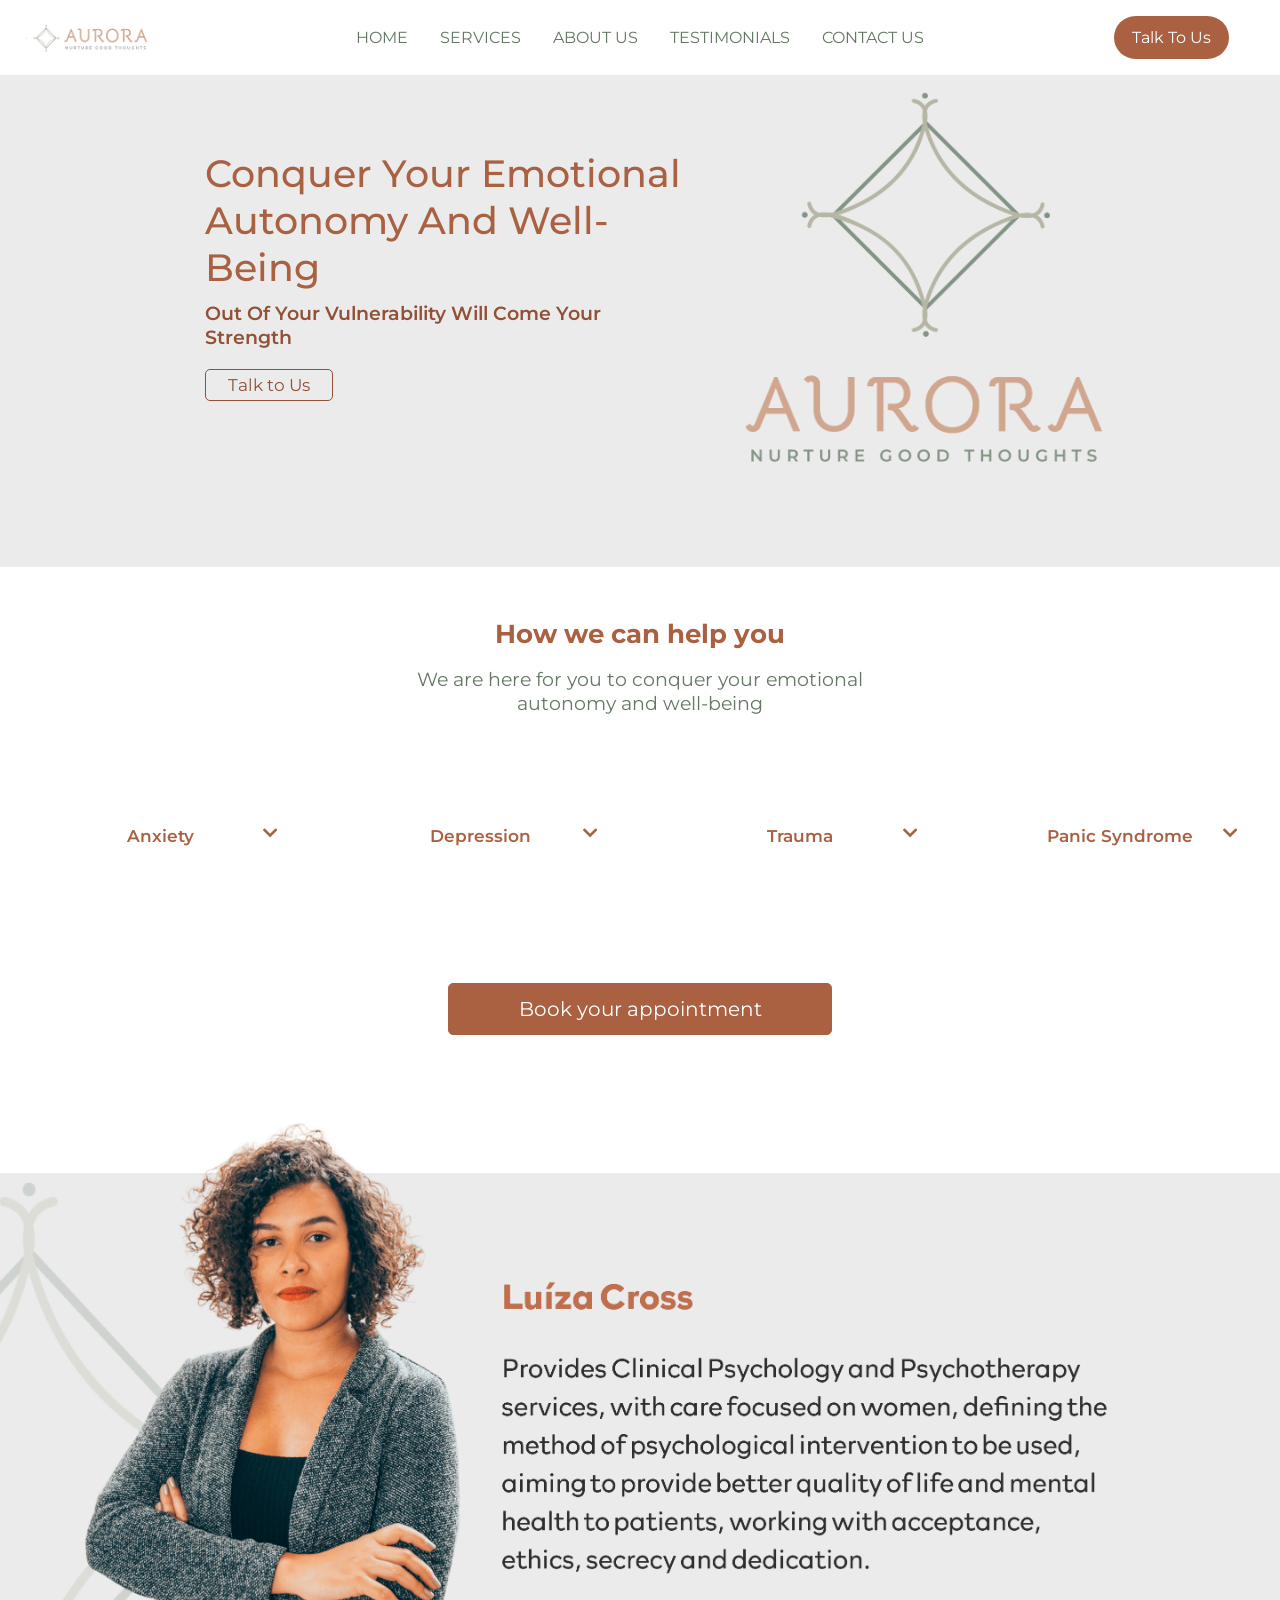
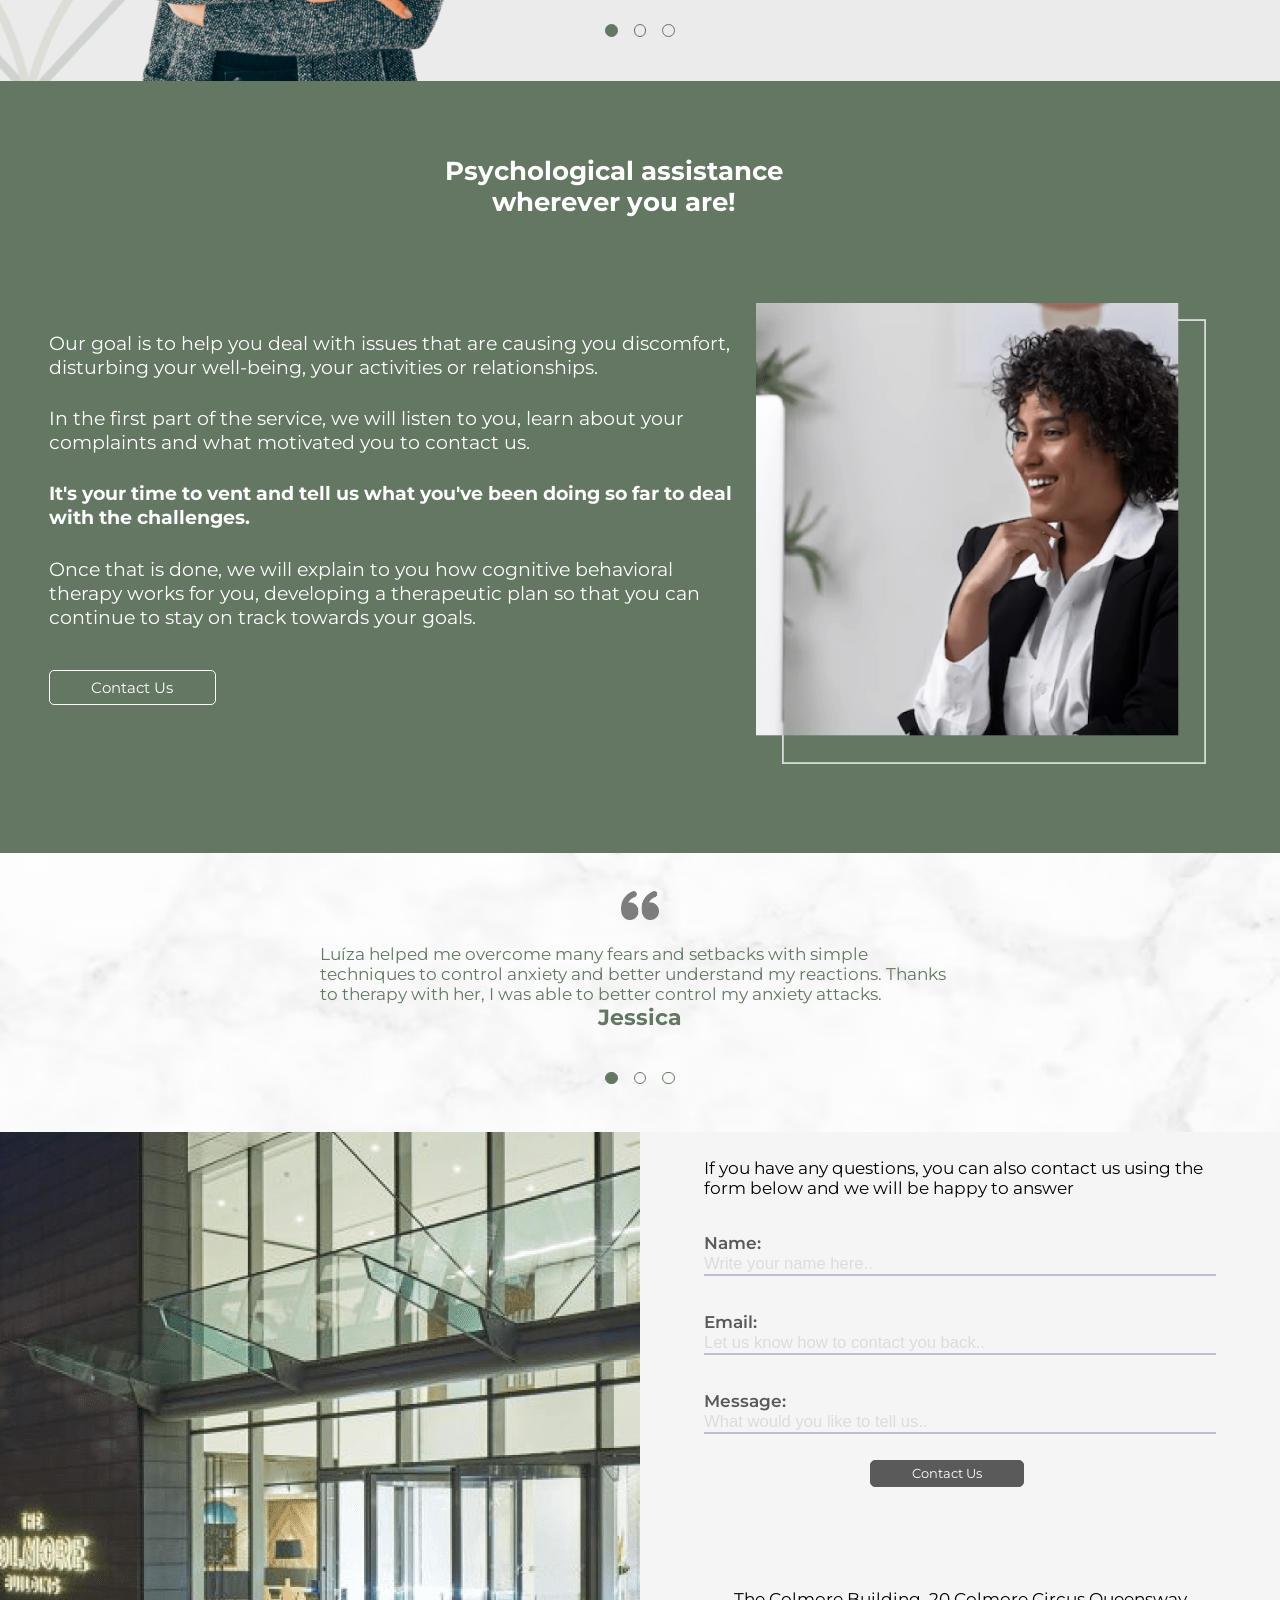
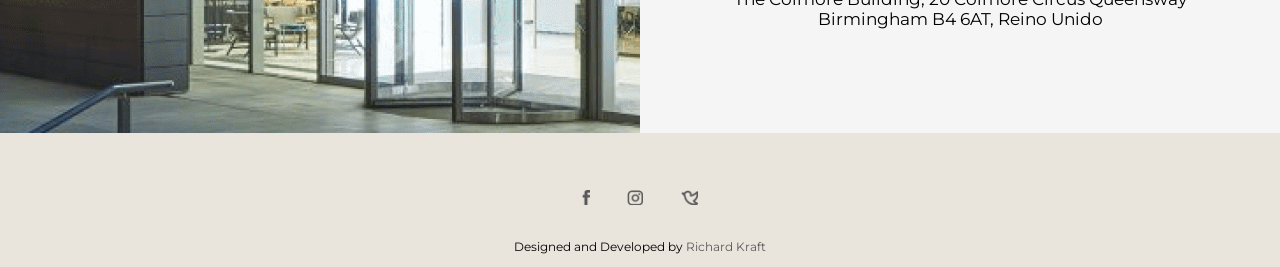
==== index.html @ b9478625 "update: Started work on README.md. Did some CSS refactoring." ====
<!DOCTYPE html>
<html lang="en">

<head>
    <meta charset="UTF-8">
    <meta http-equiv="X-UA-Compatible" content="IE=edge">
    <meta name="viewport" content="width=device-width, initial-scale=1.0">
    <!-- Import Fonts -->
    <link rel="preconnect" href="https://fonts.googleapis.com">
    <link rel="preconnect" href="https://fonts.gstatic.com" crossorigin>
    <link
        href="https://fonts.googleapis.com/css2?family=Montserrat:ital,wght@0,100;0,200;0,300;0,400;0,500;0,600;0,700;0,800;0,900;1,100;1,200;1,300;1,400;1,500;1,600;1,700;1,800;1,900&display=swap"
        rel="stylesheet">
    <!-- Import Font Awesome for using icons throughout the document -->
    <link rel="stylesheet" href="https://use.fontawesome.com/releases/v5.8.2/css/all.css"
        integrity="sha384-oS3vJWv+0UjzBfQzYUhtDYW+Pj2yciDJxpsK1OYPAYjqT085Qq/1cq5FLXAZQ7Ay" crossorigin="anonymous">
    <!-- Import Flickity CSS for carousel styling -->
    <link rel="stylesheet" href="assets/css/flickity.css" media="screen">
    <title>Aurora</title>
    <!-- Import main CSS stylesheet -->
    <link rel="stylesheet" href="assets/css/style.css">
</head>

<body>
    <!-- Navbar -->
    <nav class="navbar-container">
        <img class="nav-logo" src="assets/images/nav-logo.png" alt="Aurora Company Logo">
        <input id="menu-toggle" type="checkbox">
        <label class='menu-button-container' for="menu-toggle">
            <div class='menu-button'></div>
        </label>
        <ul class="menu">
            <li><a href="#header">HOME</a></li>
            <li><a href="#how-can-we-help">SERVICES</a></li>
            <li><a href="#about-us">ABOUT US</a></li>
            <li><a href="#testimonials">TESTIMONIALS</a></li>
            <li><a href="#contact">CONTACT US</a></li>
        </ul>
        <a class="nav-btn" href="#contact">Talk To Us</a>
    </nav>

    <!-- Header -->
    <header id="header">
        <div class="header-container">
            <div class="header-text">
                <h1 class="header-lg-text">Conquer Your Emotional<br>Autonomy And Well-Being</h1>
                <h2 class="header-sm-text">Out Of Your Vulnerability Will Come Your<br>Strength</h2>
                <a href="#contact" class="header-btn center-text">Talk to Us</a>
            </div>
            <div class="header-image">
                <img src="assets/images/title-logo.png" alt="Aurora's larger logo" class="header-image-image">
            </div>
        </div>
    </header>
    <main>
        <!-- How we can help section -->
        <section id="how-can-we-help" class="center-text">
            <h3 class="how-heading">How we can help you</h3>
            <p class="how-paragraph">We are here for you to conquer your emotional<br>autonomy and well-being</p>
            <!-- Fun with CSS, made an "accordion" to show/hide some information here -->
            <!-- Code taken from https://supfort.com/font-awesome-accordion-arrow-css and modified for site needs -->
            <div class="accordion-container">
                <div class="accordion-item">
                    <input type="checkbox" id="anxiety">
                    <label for="anxiety">Anxiety</label>

                    <div class="content">
                        <p>Anxiety is a natural human response when we feel that we are under threat. It can be
                            experienced
                            through our thoughts, feelings and physical sensations.</p>
                    </div>
                </div>

                <div class="accordion-item">
                    <input type="checkbox" id="depression">
                    <label for="depression">Depression</label>

                    <div class="content">
                        <p>Depression causes feelings of sadness and/or a loss of interest in activities you once
                            enjoyed.
                        </p>
                    </div>
                </div>

                <div class="accordion-item">
                    <input type="checkbox" id="trauma">
                    <label for="trauma">Trauma</label>

                    <div class="content">
                        <p>Trauma is an emotional response to a terrible event like an accident, assault or natural
                            disasters.
                        </p>
                    </div>
                </div>

                <div class="accordion-item">
                    <input type="checkbox" id="panic">
                    <label for="panic">Panic Syndrome</label>

                    <div class="content">
                        <p>Panic disorder is an anxiety disorder where you regularly have sudden attacks of panic or
                            fear.</p>
                    </div>
                </div>
            </div>
            <a href="#contact" class="how-btn">Book your appointment</a>
        </section>

        <!-- About Us carousel section -->
        <section id="about-us">
            <h6 class="hidden">About Us Carousel</h6>
            <!-- Carousel section -->
            <!-- Using a lightweight css/js framework named "flickity" for the two carousels on the page -->
            <div class="about-us-gallery js-flickity">
                <div class="about-gallery-cell">
                    <img class="about-img" src="assets/images/luiza.png" alt="Luíza">
                </div>
                <div class="about-gallery-cell">
                    <img class="about-img" src="assets/images/theresa.png" alt="Theresa">
                </div>
                <div class="about-gallery-cell">
                    <img class="about-img" src="assets/images/brenda.png" alt="Brenda">
                </div>
            </div>
        </section>

        <!-- About us text section -->
        <section id="about-us-part-two" class="center-text">
            <h3 class="about-heading">Psychological assistance<br>wherever you are!</h3>
            <div class="about-container">
                <div class="about-text">
                    <p>Our goal is to help you deal with issues that are causing you discomfort, disturbing your
                        well-being, your activities or relationships.</p>
                    <p>In the first part of the service, we will listen to you, learn about your complaints and what
                        motivated you to contact us.</p>
                    <p><strong>It's your time to vent and tell us what you've been doing so far to
                            deal with the challenges.</strong></p>
                    <p>Once that is done, we will explain to you how cognitive behavioral therapy works for you,
                        developing a therapeutic plan so that you can continue to stay on track towards your goals.</p>
                    <a href="#contact" class="about-btn center-text">Contact Us</a>
                </div>
                <div class="about-image">
                    <img class="about-image-image" src="assets/images/lady.png" alt="Picture of lady working">
                </div>
            </div>
        </section>

        <!-- Testimonials -->
        <section id="testimonials">
            <div class="testimonial-gallery js-flickity">
                <div class="gallery-cell">
                    <p class="image-paragraph center-text"><img class="testimonial-image" src="assets/images/quote.png"
                            alt="Quotation"></p>
                    <br>
                    <p>Luíza helped me overcome many fears and setbacks with simple techniques to control
                        anxiety
                        and better understand my reactions. Thanks to therapy with her, I was able to better
                        control
                        my anxiety attacks.</p>
                    <h3 class="testiHeader center-text">Jessica</h3>
                </div>
                <div class="gallery-cell">
                    <p class="image-paragraph center-text"><img class="testimonial-image" src="assets/images/quote.png"
                            alt="Quotation"></p>
                    <br>
                    <p>Aurora is amazing! They approach therapy in a way that really takes into account our
                        individual needs. It helped me in one of my most difficult times and I will definitely
                        use
                        their advice for the rest of my life.</p>
                    <h3 class="testiHeader center-text">April</h3>
                </div>
                <div class="gallery-cell">
                    <p class="image-paragraph center-text"><img class="testimonial-image" src="assets/images/quote.png"
                            alt="Quotation"></p>
                    <br>
                    <p>Aurora is great! They helped me to overcome so many issues that were effecting me mentally.
                        I now feel better equipped to deal with the physical aspects of my life with a healthier
                        mental state.
                    </p>
                    <h3 class="testiHeader center-text">Mary</h3>
                </div>
            </div>
        </section>

        <!-- Contact Form that all the buttons lead to! On submit, opens a new window
    where you can email to "the company" used a personal/business email for the example
    as the company doesn't actually exist -->
        <section id="contact">
            <h6 class="hidden">Contact Us Section</h6>
            <div class="contact-section-container">
                <div class="contact-image">
                    <img class="contact-image-image" src="assets/images/image.png" alt="Image of company building">
                </div>
                <div class="contact-form">
                    <form class="form" action="mailto:allowudesign@gmail.com" method="post" enctype="text/plain"
                        name="EmailForm" autocomplete="off" target="_blank">
                        <div class="contact-form-top">
                            <p>If you have any questions, you can also contact us using the form below and we will be
                                happy
                                to answer</p>
                        </div>
                        <p class="contact-input">Name:<input id="name" name="Name" placeholder="Write your name here.."
                                required></p>
                        <p class="contact-input">Email:<input name="Email"
                                placeholder="Let us know how to contact you back.." required></p>
                        <p class="contact-input">Message:<input name="Message"
                                placeholder="What would you like to tell us.." required></p>
                        <div class="contact-button">
                            <button type="submit" value="Send" class="btn-contact">Contact Us</button>
                        </div>
                    </form>
                    <div class="contact-bottom-text center-text">
                        <p>The Colmore Building, 20 Colmore Circus Queensway<br>Birmingham B4 6AT, Reino Unido</p>
                    </div>
                </div>
            </div>
        </section>
    </main>

    <!-- Footer section -->
    <footer class="center-text">
        <div class="links-container">
            <div class="footer-link"><a href="#header">Home</a></div>
            <div class="footer-link"><a href="#how-can-we-help">Services</a></div>
            <div class="footer-link"><a href="#about-us">About Us</a></div>
            <div class="footer-link"><a href="#testimonials">Testimonials</a></div>
            <div class="footer-link"><a href="#contact">Contact</a></div>
        </div>
        <div class="socials-container">
            <div class="footer-social"><a href="https://www.facebook.com/profile.php?id=100092191795588"
                    target="_blank"><img src="assets/images/fb.png" alt="facebook logo"></a></div>
            <div class="footer-social"><a href="https://www.instagram.com/allowudesign/" target="_blank"><img
                        src="assets/images/insta.png" alt="instagram logo"></a></div>
            <div class="footer-social"><a href="https://twitter.com/loremipsumt" target="_blank"><img
                        src="assets/images/twt.png" alt="twitter logo"></a></div>
        </div>
        <div class="signature-container">
            <p>Designed and Developed by <a href="https://github.com/Zandirin">Richard Kraft</a></p>
        </div>
    </footer>

    <!-- Import Flickity JS for carousel functions -->
    <script src="assets/js/flickity-docs.min.js"></script>
</body>

</html>
---- assets/css/style.css ----
/* Reset layout to make customizing easier */
* {
    margin: 0;
    padding: 0;
    box-sizing: border-box;
    scroll-behavior: smooth;
}

/* Standard HTML elements */
body {
    font-family: 'Montserrat', sans-serif;
}

a {
    text-decoration: none;
}

.hidden {
    height: 0px;
    width: 0px;
    overflow: hidden;
}

/* General carousel edits */
.gallery-cell {
    width: 100%;
    height: auto;
    padding: 3% 25% 5%;
    margin-right: 10vw;
}

/* big buttons, no circle */
.flickity-prev-next-button {
    width: 0px;
    height: 0px;
    background: transparent;
}

/* arrow color */
.flickity-prev-next-button .arrow {
    fill: transparent;
}

.flickity-prev-next-button.no-svg {
    color: transparent;
}

.flickity-prev-next-button:hover {
    display: none;
}

.flickity-prev-next-button:hover .arrow {
    display: none;
}

/* hide disabled button */
.flickity-prev-next-button:disabled {
    display: none;
}

/* position dots in gallery */
.flickity-page-dots {
    bottom: 5vh;
}


/* white circles */
.flickity-page-dots .dot {
    width: 1vw;
    height: 1vw;
    opacity: 1;
    background: transparent;
    border: 0.1rem solid #637763;
}

/* fill-in selected dot */
.flickity-page-dots .dot.is-selected {
    background: #637763;
}

/* Navbar CSS elements */
.navbar-container {
    position: fixed;
    z-index: 1030;
    top: 0;
    width: 100vw;
    display: flex;
    flex-direction: row;
    align-items: center;
    justify-content: space-between;
    background-color: #fff;
    padding: 1em 4% 1em 1em;
}

.nav-logo {
    height: 100%;
    max-width: 150px;
}

.navbar-container a {
    text-decoration: none;
}

.menu {
    display: flex;
    flex-direction: row;
    list-style-type: none;
    margin: 0;
    padding: 0;
}

.menu a {
    color: #637763;
}

.menu>li {
    margin: 0 1rem;
    overflow: hidden;
}

.menu-button-container {
    display: none;
    height: 100%;
    width: 30px;
    cursor: pointer;
    flex-direction: column;
    justify-content: center;
    align-items: center;
}

#menu-toggle {
    display: none;
}

.menu-button,
.menu-button::before,
.menu-button::after {
    display: block;
    background-color: #637763;
    position: absolute;
    height: 4px;
    width: 30px;
    transition: transform 400ms cubic-bezier(0.23, 1, 0.32, 1);
    border-radius: 2px;
}

.menu-button::before {
    content: '';
    margin-top: -8px;
}

.menu-button::after {
    content: '';
    margin-top: 8px;
}

#menu-toggle:checked+.menu-button-container .menu-button::before {
    margin-top: 0px;
    transform: rotate(405deg);
}

#menu-toggle:checked+.menu-button-container .menu-button {
    background: #fff;
}

#menu-toggle:checked+.menu-button-container .menu-button::after {
    margin-top: 0px;
    transform: rotate(-405deg);
}

.nav-btn {
    background-color: #A96142;
    padding: 12px 18px;
    border-radius: 25px;
    color: #fff;
}

.nav-btn:hover {
    background-color: #fff;
    color: #A96142;
    /* Decreased padding size by 1px here to stop the button pushing the next section down when hovered */
    padding: 11px 17px;
    border: 1px solid #A96142;
}

/* Header Section CSS */
.header-container {
    background-color: #EBEBEB;
    display: flex;
    padding: 4% 7% 0% 16%;
    height: 20%;
    max-height: 20%;
}

.header-text {
    width: 58vw;
    padding-top: 10%;
    color: #A96142;
}

.header-lg-text {
    font-size: 3vw;
    font-weight: 500;
    margin-bottom: 2%;
}

.header-sm-text {
    font-size: 1.5vw;
    font-weight: 600;
    margin: 2% 0%;
    color: #915136;
}

.header-image {
    width: 42vw;
    padding: 4% 0 0 4%;
}

.header-image-image {
    top: 4%;
    max-width: 35vw;
    height: 80%;
    object-fit: scale-down;
}

.center-text {
    text-align: center;
}

.header-btn {
    display: block;
    width: 10vw;
    background-color: transparent;
    font-size: 1.3vw;
    border: 1px solid #915136;
    border-radius: 5px;
    color: #915136;
    margin-top: 4%;
    padding: 1% 4% 1% 4%;
}

.header-btn:hover {
    background-color: #915136;
    color: white;
}

/* How we can help section CSS */
#how-can-we-help {
    padding: 4% 0% 2%;
    height: auto;
    background-color: #fff;
}

/* text code */
.how-heading {
    color: #A96142;
    font-weight: 700;
    margin-bottom: 2vh;
    font-size: 2vw;
}

.how-paragraph {
    color: #637763;
    font-size: 1.5vw;
    margin-bottom: 8%;
}

/* Accordion code */
/* Code taken from https://supfort.com/font-awesome-accordion-arrow-css and modified to fit website aesthetic */
.accordion-container {
    display: grid;
    grid-template-columns: 1fr 1fr 1fr 1fr;
    justify-content: space-evenly;
}

.accordion-container input {
    display: none;
}

.accordion-item {
    margin: 0 auto 0 auto;
}

.accordion-container label {
    display: block;
    padding: 8px 22px;
    margin: 0 0 1px 0;
    font-size: 1.3vw;
    width: 20vw;
    cursor: pointer;
    background: transparent;
    border-radius: 3px;
    font-weight: 600;
    color: #A96142;
    transition: ease .5s;
    position: relative;
}

.accordion-container label::after {
    font-family: "Font Awesome 5 Free";
    content: '\f078';
    font-weight: bold;
    font-size: 1.3vw;
    position: absolute;
    right: 10px;
    top: 6px;
}

.accordion-container input:checked+label::after {
    content: '\f077';
}

.content {
    background: transparent;
    padding: 10px 25px;
    max-width: 20vw;
    margin: 0 0 1px 0;
    border-radius: 3px;
    font-size: 1.2vw;
    text-align: left;
}

input+label+.content {
    display: none;
    position: absolute;
}

input:checked+label+.content {
    display: block;
}

.how-btn {
    display: block;
    border: 1px solid #A96142;
    margin: 10% 35vw 4% auto;
    width: 30vw;
    font-size: 1.6vw;
    background-color: #A96142;
    padding: 1% 3%;
    border-radius: 5px;
    color: #fff;
}

.how-btn:hover {
    color: #A96142;
    background-color: #fff;
}

/* About Us section CSS */
/* General Settings */
#about-us {
    height: auto;
    background-color: #fff;
}

/* Force the image to fit the entire screen */
.about-img {
    width: 100vw;
}

/* Carousel code */
/* Change the dots for this specific carousel so they're a bit higher than the standard */
#aboutUs .flickity-page-dots {
    bottom: 10%;
}

/* Realigning to fix a bug where the ladies disappeared behind the next section */
.about-us-gallery {
    position: relative;
    align-items: center;
    vertical-align: bottom;
    bottom: -5px;
    height: 100%;
}

/* Part Two of About me Section with text and image content */
/* General Settings */
#about-us-part-two {
    background-color: #637763;
    font-size: 1.5vw;
    color: #fff;
    padding: 3% 4% 3% 0%;
}

/* Text Settings */
#about-us-part-two p {
    margin-top: 4%;
}

#about-us-part-two h3 {
    font-size: 2vw;
    font-weight: 700;
    padding: 3% 0% 7%;
}

.about-container {
    display: flex;
    padding-left: 4%;
}

.about-text {
    text-align: left;
    width: 58vw;
}

.about-btn {
    display: block;
    margin-top: 6%;
    background-color: transparent;
    border: 1px solid #fff;
    border-radius: 5px;
    padding: 1% 4%;
    font-size: 1.2vw;
    width: 13vw;
    color: #fff;
}

.about-btn:hover {
    background-color: #fff;
    color: #637763;
}

.about-image {
    width: 42vw;
}

.about-image-image {
    max-width: 100%;
    max-height: 90%;
    object-fit: scale-down;
}

/* Testimonials Section CSS */
/* General settings */
#testimonials {
    color: #637763;
    font-size: 1.3vw;
    background-image: url("../images/RectangleMarble.png");
    height: auto;
    background-repeat: repeat;
    background-size: 100% auto;
}

/* Text settings */
/* Big font used for name */
.testiHeader {
    font-size: 1.7vw;
}

/* "Image" is the quotation mark */
.testimonial-image {
    width: 3vw;
}

/* Carousel code */
.testimonial-gallery {
    align-items: center;
    vertical-align: center;
    height: auto;
    padding-bottom: 3%;
}

/* Contact Section CSS */
#contact {
    background-color: #f5f5f5;
    height: auto;
    /* No idea why, but this line fixed some scaling issues */
}

.contact-section-container {
    display: flex;
}

.contact-image {
    width: 50vw;
}

.contact-image-image {
    position: relative;
    object-fit: none;
    object-position: center;
    max-width: 100%;
    height: 100%;
    width: auto;
}

/* Actual contact form */
.contact-form {
    width: 50vw;
    padding: 2% 5% 0%;
}

.contact-form-top {
    font-size: 1.3vw;
}

#contact .form {
    background: #f5f5f5;
}

#contact input {
    width: 100%;
    font-size: 1.3vw;
    box-sizing: border-box;
    background: none;
    outline: none;
    border: 0;
    transition: all .3s;
    border-bottom: 0.2vw solid #bebed2;
}

#contact input:focus {
    border-bottom: 0.2vw solid #78788c;
}

.contact-input {
    display: block;
    margin-top: 7%;
    font-size: 1.3vw;
    font-weight: 600;
    color: #5a5a5a;
}

#contact button {
    margin: 5% 0 0 13vw;
    font-family: 'Montserrat', sans-serif;
    border: 0.1vw solid #5a5a5a;
    padding: 1% 0%;
    border-radius: 5px;
    background: #5a5a5a;
    color: #fff;
    cursor: pointer;
    transition: all .3s;
    text-align: center;
    font-size: 1vw;
    width: 12vw;
}

#contact button:hover {
    background: none;
    color: #5a5a5a
}

#contact .actual-contact-form {
    content: 'Hi';
    background: #50505a;
    color: #fff;
    width: 50vw;
    height: 100%;
    font-size: 1.3vw;
}

/* Text Settings */
.contact-bottom-text {
    font-size: 1.3vw;
    margin-top: 20%;
}

#contact ::placeholder {
    color: #dcdcdc;
}

/* Footer Section CSS */
/* General Settings */
footer {
    background-color: #e9e5dc;
    font-size: 1.2vw;
    font-weight: 500;
    padding: 2% 20% 2%;
}

footer a {
    color: #5a5a5a;
}

/* Navigation links */
.links-container {
    display: none;
}

.socials-container {
    display: flex;
    justify-content: space-around;
    padding: 4% 40%;
}

.footer-social {
    object-position: center;
}

.footer-social img {
    height: 1.2vw;
}

.signature-container {
    font-weight: 400;
    font-size: 0.9vw;
}

/* Media queries */
/* Tablet and below */
@media (max-width: 950px) {

    /* Navbar */
    .navbar-container {
        position: relative;
        width: auto;
    }

    .menu-button-container {
        display: flex;
    }

    .menu {
        position: absolute;
        top: 0;
        margin-top: 50px;
        left: 0;
        flex-direction: column;
        width: 100%;
        justify-content: center;
        align-items: center;
    }

    #menu-toggle~.menu li {
        height: 0;
        margin: 0;
        padding: 0;
        border: 0;
        transition: height 400ms cubic-bezier(0.23, 1, 0.32, 1);
    }

    #menu-toggle:checked~.menu li {
        border: none;
        height: 2.5em;
        padding: 0.5em;
        transition: height 400ms cubic-bezier(0.23, 1, 0.32, 1);
    }

    .menu>li {
        display: flex;
        justify-content: center;
        margin: 0;
        padding: 0.5em 0;
        width: 100%;
        color: #637763;
        background-color: #fff;
    }

    .menu>li:not(:last-child) {
        border-bottom: none;
    }

    .nav-btn {
        display: none;
    }

    .flickity-page-dots {
        bottom: 11%;
    }

    /* Header section */
    .header-container{
        padding: 4% 7% 0% 7%;
    }

    .header-lg-text {
        color: #915136;
        font-size: 1.6rem;
    }

    .header-sm-text,
    .how-paragraph,
    .accordion-container label,
    .accordion-container label::after,
    .content,
    .how-btn,
    .about-text,
    .about-btn,
    #testimonials,
    .testiHeader,
    #contact input,
    #contact button {
        font-size: 1rem;
    }

    .header-sm-text {
        font-weight: 500;
    }

    .header-btn {
        width: 15vw;
        font-size: 0.9rem;
    }

    /* How we can help section */
    .how-heading {
        font-size: 1.5rem;
    }

    .accordion-container {
        grid-template-columns: 1fr 1fr;
    }

    .accordion-container label {
        margin: 0 auto 1px;
        width: 30vw;
    }

    input+label+.content {
        position: relative;
    }

    .content {
        padding: 0;
        max-width: 30vw;
        margin: 0 auto 1px;
        text-align: justify;
    }

    .how-btn {
        margin: 10% auto 4% auto;
        width: 35vw;
    }

    /* about us section */
    #about-us-part-two {
        padding-left: 4%;
    }

    #about-us-part-two h3 {
        font-size: 1.5rem;
    }

    .about-container {
        padding-left: 0;
    }

    .about-text {
        text-align: justify;
        width: auto;
        padding-bottom: 4%;
    }

    .about-image,
    .contact-image {
        display: none;
    }
    
    .about-btn {
        margin: 6% auto 0% auto;
        width: 20vw;
    }

    /* Testimonials Section */
    .testiHeader {
        margin-top: 4%;
    }

    /* contact us section */
    .contact-section-container {
        justify-content: center;
    }

    .contact-form {
        width: 80vw;
    }

    .contact-form-top,
    .contact-input,
    .contact-bottom-text,
    .links-container {
        font-size: 0.8rem;
    }

    #contact input {
        padding-top: 2%;
    }

    #contact button {
        display: block;
        margin: 5% auto 0;
        width: 15vw;
    }

    .contact-bottom-text {
        margin-top: 15%;
    }

    /* Footer links enabled */
    footer {
        padding-top: 6%;
    }

    .links-container {
        display: flex;
        justify-content: space-evenly;
    }
}

/* Mobile only changes */
@media (max-width: 702px) {
    /* Header section */
    .header-text {
        text-align: center;
        padding-top: 0%;
        width: 100%;
    }

    .header-lg-text {
        font-size: 1.1rem;
    }

    .header-sm-text {
        font-size: 0.7rem;
    }
    
    .header-btn {
        width: 33vw;
        font-size: 0.9rem;
        margin: 4% auto 20px;
    }

    .header-image,
    #about-us,
    .links-container {
        display: none;
    }

    /* How we can help section */
    .how-heading,
    #about-us-part-two h3 {
        font-size: 1.1rem;
    }

    .how-paragraph,
    .about-text,
    .accordion-container label,
    .content,
    .how-btn,
    .about-btn,
    .testiHeader,
    #contact button {
        font-size: 0.8rem;
    }

    .accordion-container {
        grid-template-columns: 1fr;
    }

    .accordion-container label,
    .content {
        width: 80vw;
        max-width: 80vw;
    }

    .how-btn {
        width: 60vw;
    }

    /* about us section */
    .about-btn {
        width: 50vw;
    }

    /* Testimonials section */
    #testimonials {
        font-size: 0.9rem;
    }

    .gallery-cell {
        padding: 3% 10% 10%;
    }

    /* contact form section */
    .contact-bottom-text,
    .signature-container {
        font-size: 0.5rem;
    }
    
    #contact button {
        width: 34vw;
    }

    /* footer */
    footer {
        padding-top: 0;
    }

    .footer-social {
        padding: 6% 30%;
    }

    .footer-social img {
        height: 25px;
    }
}
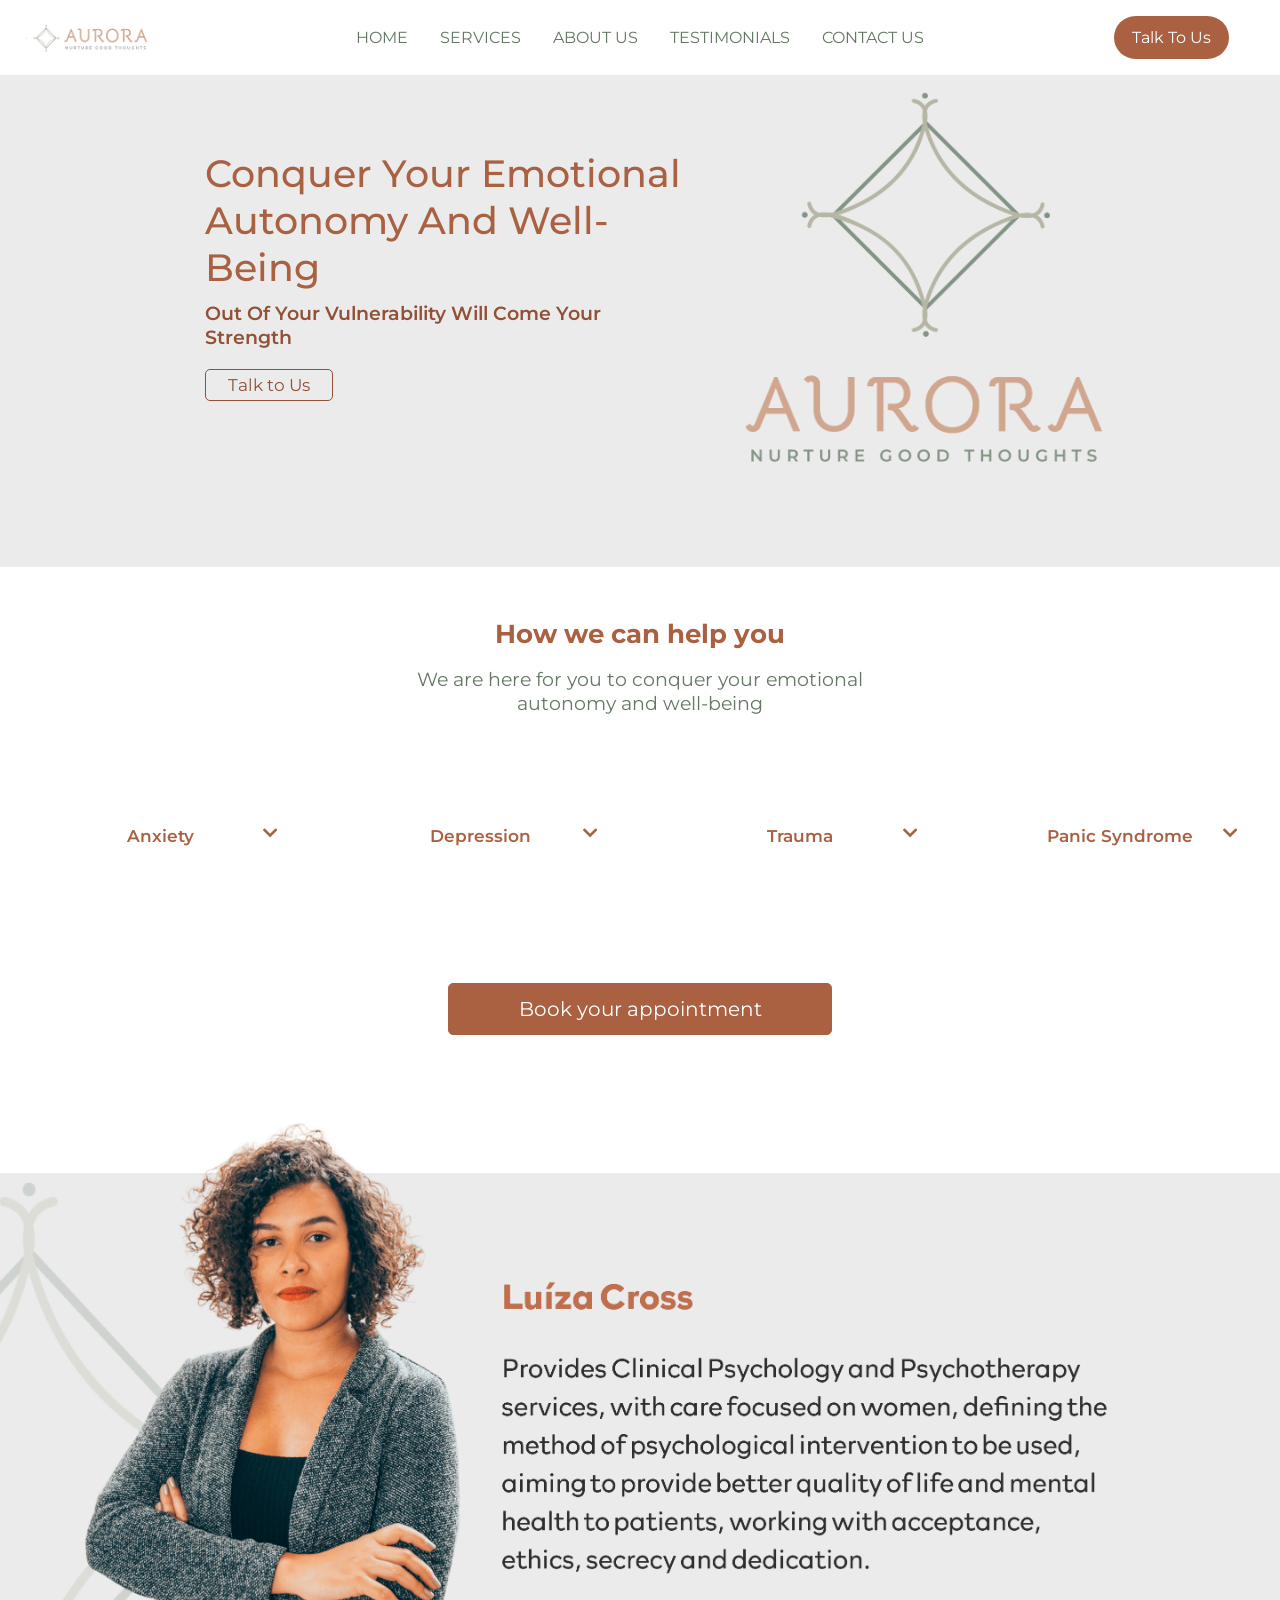
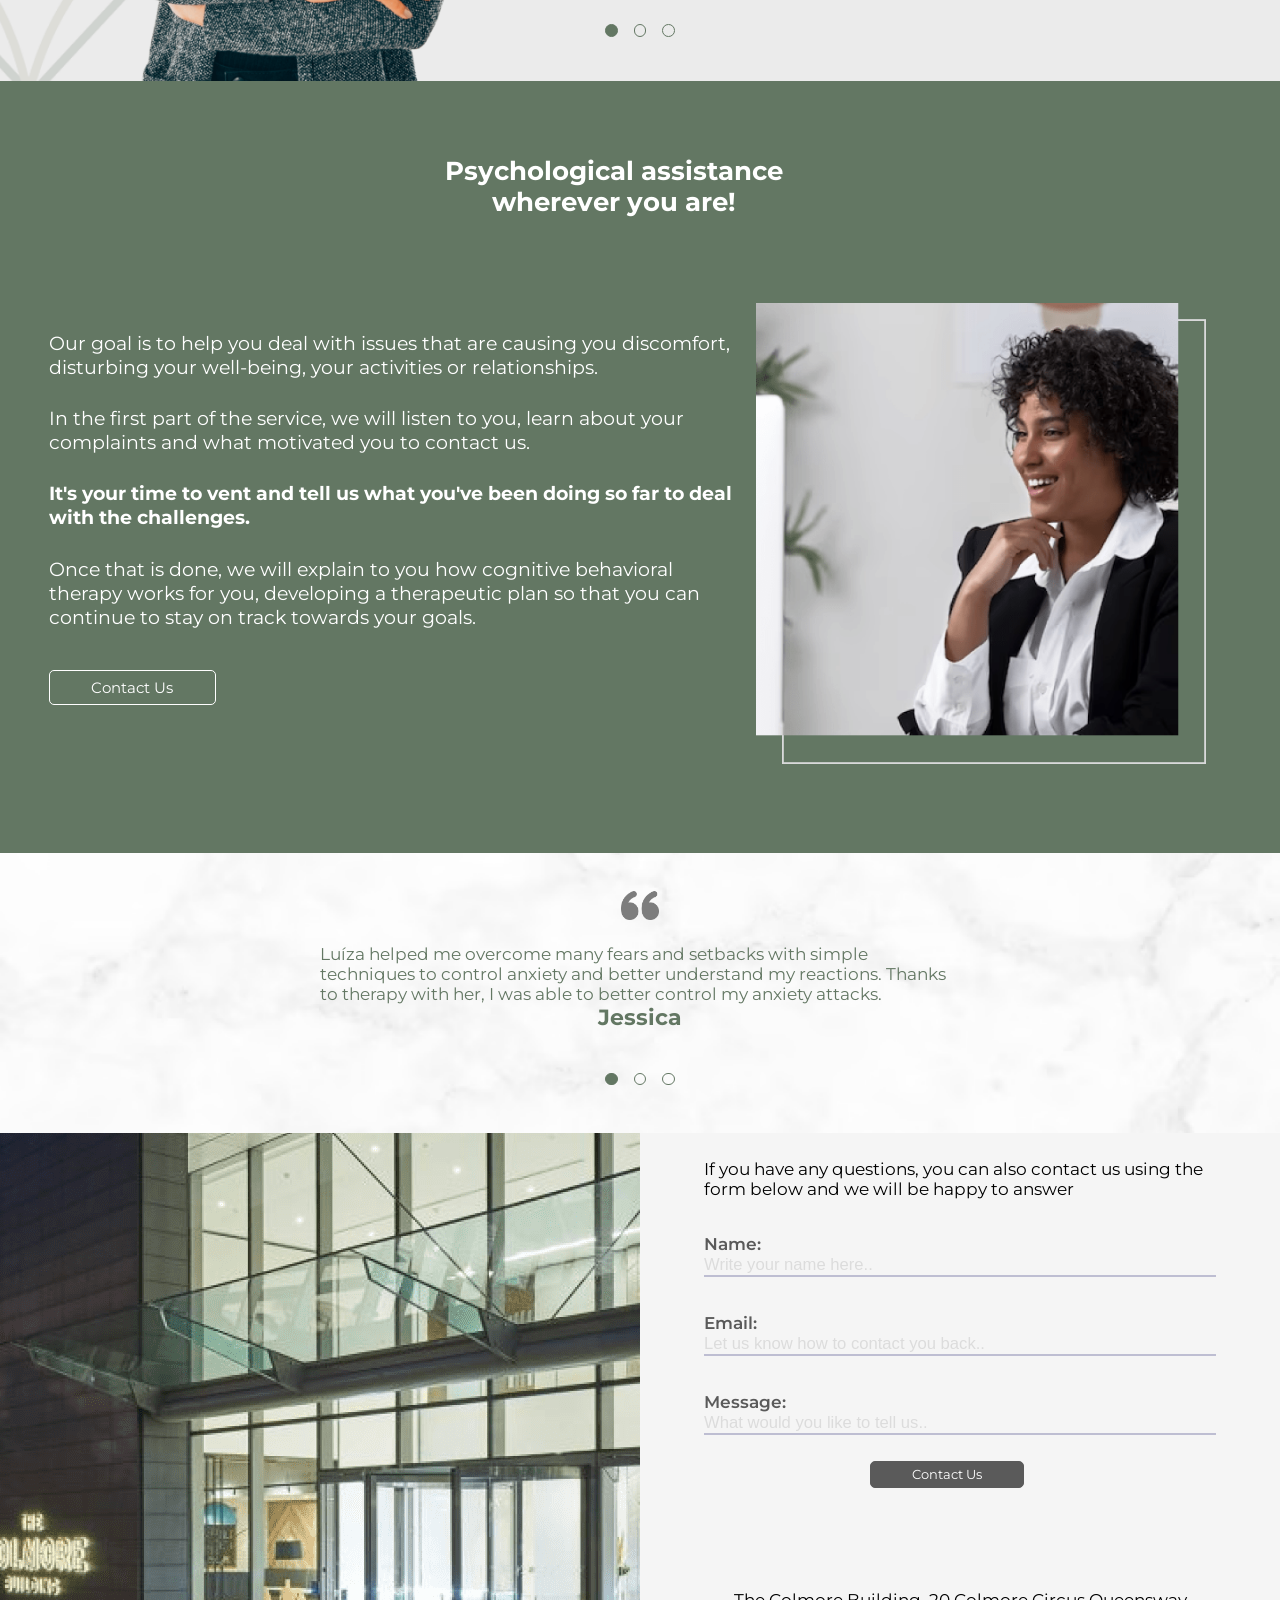
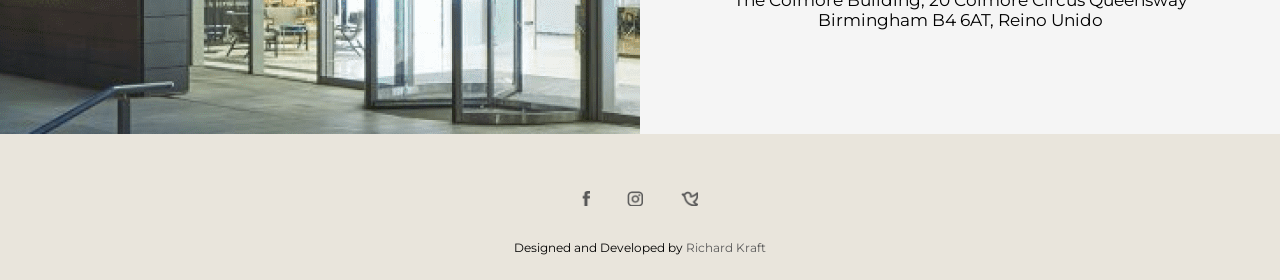
==== commit f554389b: "fix: switched some h6 elements to h1 for accessibility reasoning" ====
--- a/index.html
+++ b/index.html
@@ -108,7 +108,7 @@
 
         <!-- About Us carousel section -->
         <section id="about-us">
-            <h6 class="hidden">About Us Carousel</h6>
+            <h1 class="hidden">About Us Carousel</h1>
             <!-- Carousel section -->
             <!-- Using a lightweight css/js framework named "flickity" for the two carousels on the page -->
             <div class="about-us-gallery js-flickity">
@@ -186,7 +186,7 @@
     where you can email to "the company" used a personal/business email for the example
     as the company doesn't actually exist -->
         <section id="contact">
-            <h6 class="hidden">Contact Us Section</h6>
+            <h1 class="hidden">Contact Us Section</h1>
             <div class="contact-section-container">
                 <div class="contact-image">
                     <img class="contact-image-image" src="assets/images/image.png" alt="Image of company building">
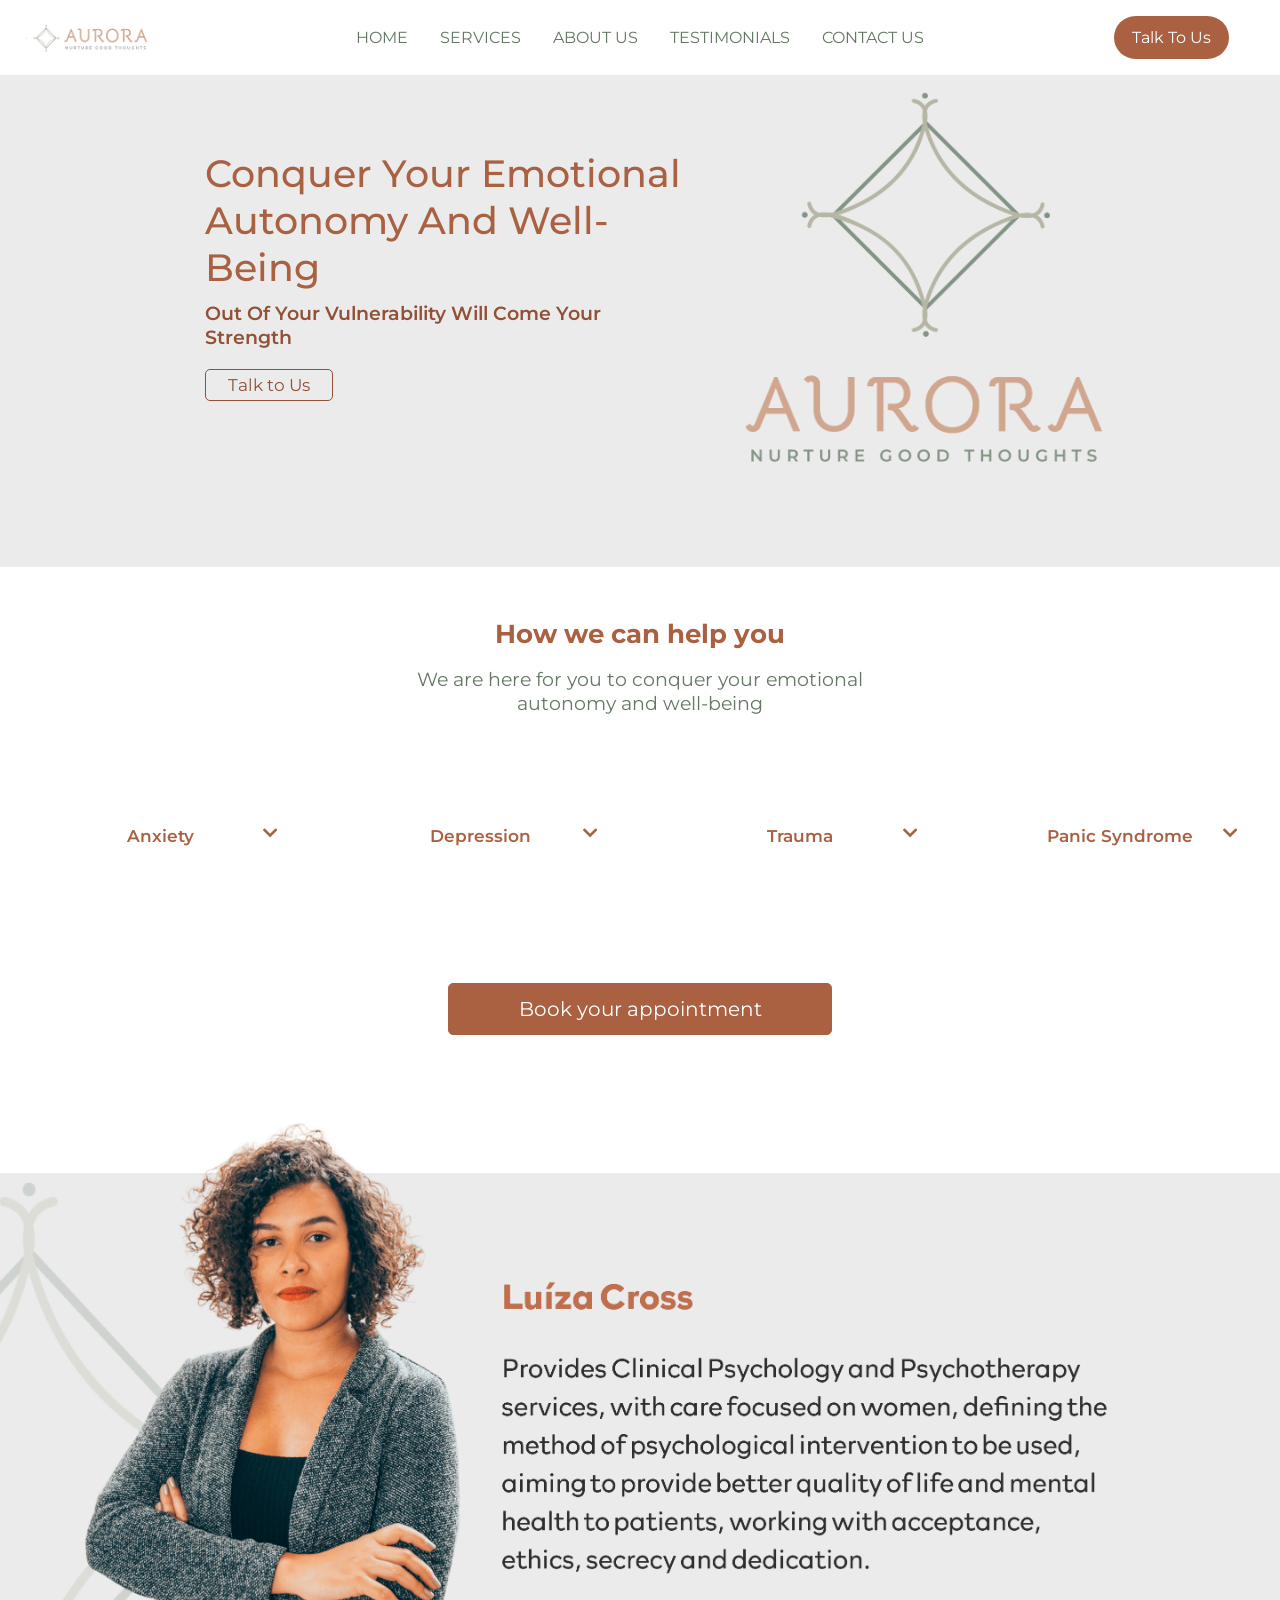
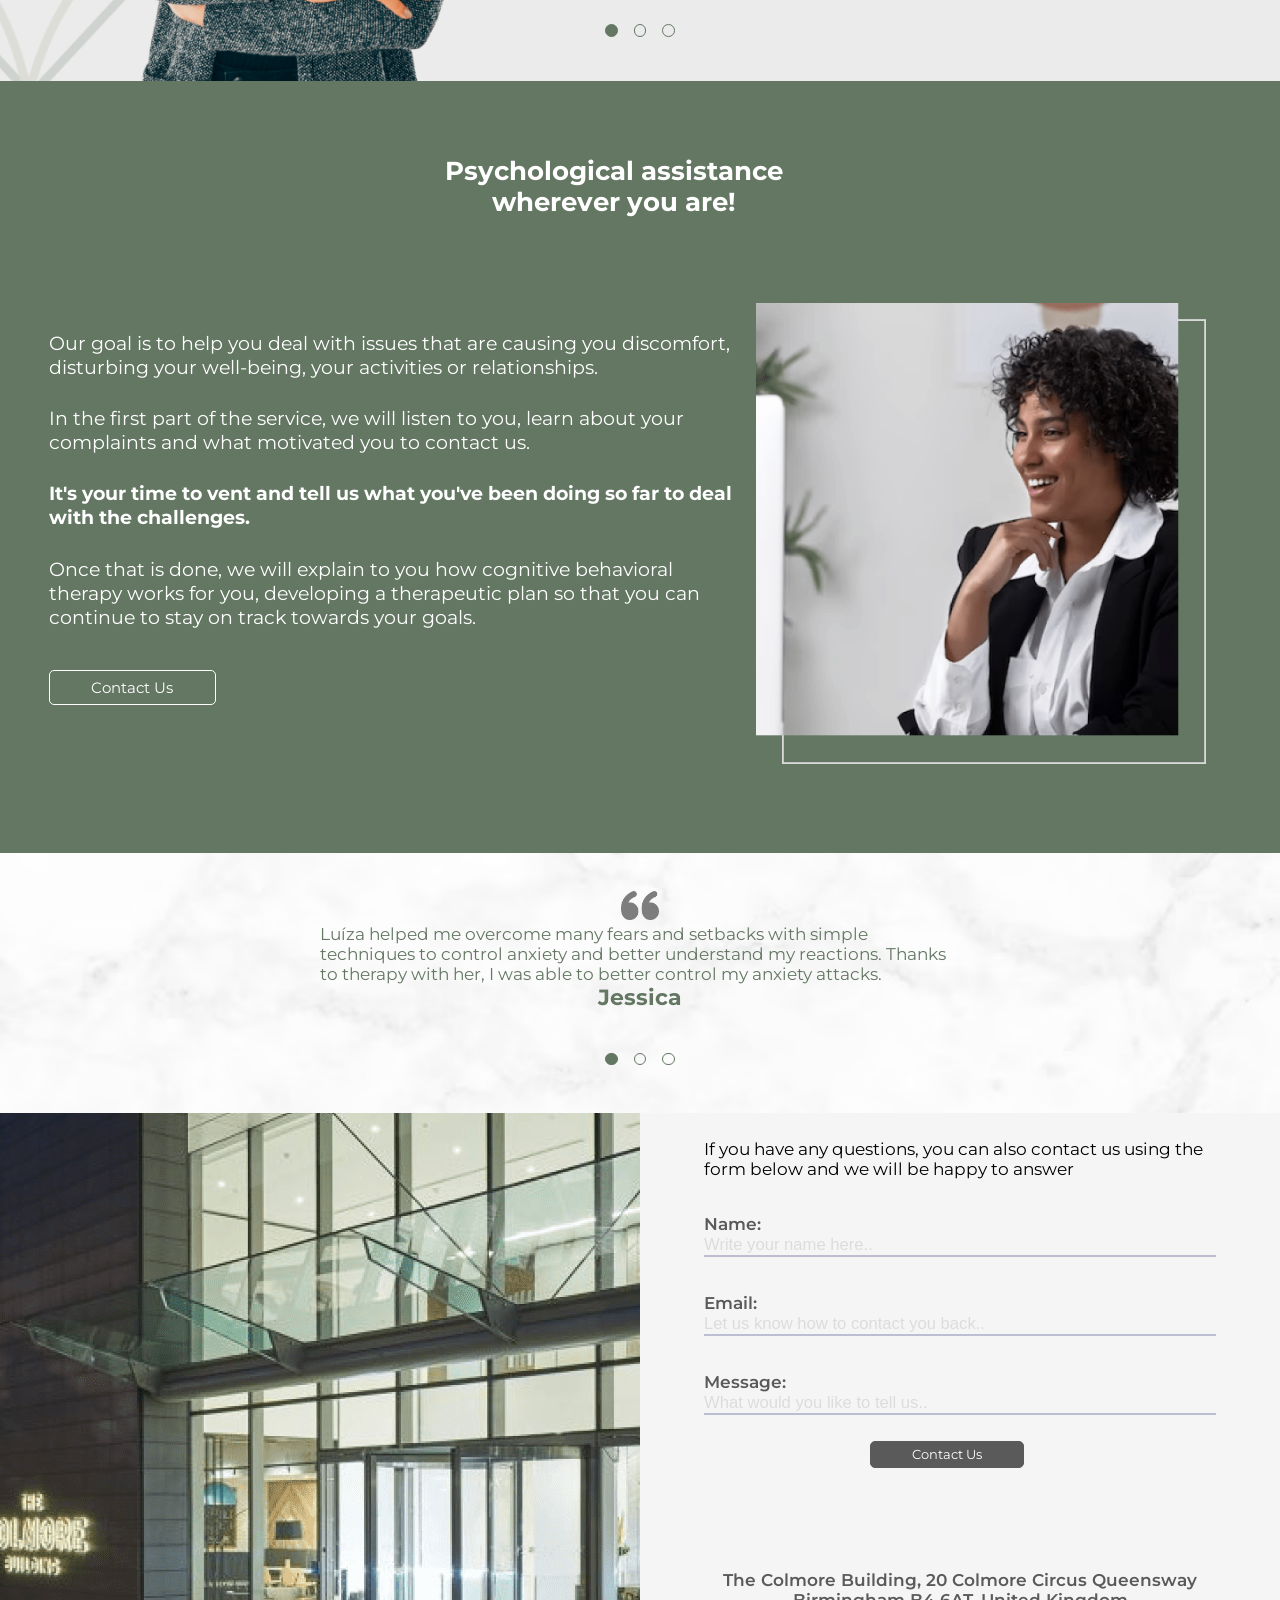
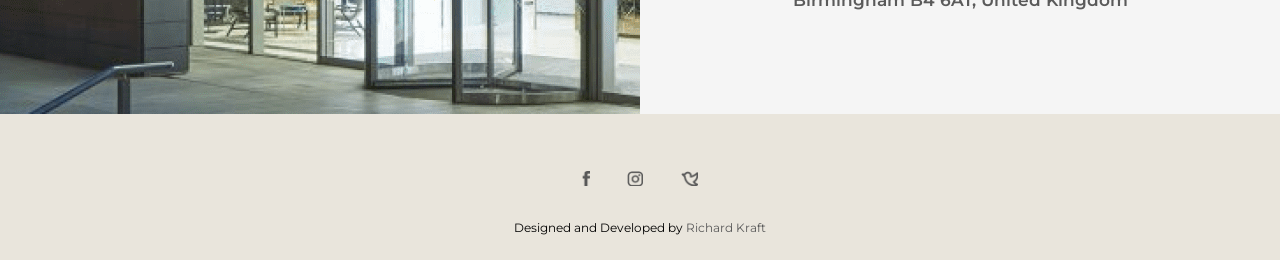
==== commit f61ca8a1: "Update: fixed a few formatting errors and completed readme with images" ====
--- a/index.html
+++ b/index.html
@@ -4,10 +4,14 @@
 <head>
     <meta charset="UTF-8">
     <meta http-equiv="X-UA-Compatible" content="IE=edge">
+    <meta name="Description" content="Aurora, a leader in the treatment of mental health conditions for women" />
     <meta name="viewport" content="width=device-width, initial-scale=1.0">
     <!-- Import Fonts -->
     <link rel="preconnect" href="https://fonts.googleapis.com">
     <link rel="preconnect" href="https://fonts.gstatic.com" crossorigin>
+    <link rel="apple-touch-icon" sizes="180x180" href="/apple-touch-icon.png">
+    <link rel="icon" type="image/png" sizes="32x32" href="/favicon-32x32.png">
+    <link rel="icon" type="image/png" sizes="16x16" href="/favicon-16x16.png">
     <link
         href="https://fonts.googleapis.com/css2?family=Montserrat:ital,wght@0,100;0,200;0,300;0,400;0,500;0,600;0,700;0,800;0,900;1,100;1,200;1,300;1,400;1,500;1,600;1,700;1,800;1,900&display=swap"
         rel="stylesheet">
@@ -22,9 +26,10 @@
 </head>
 
 <body>
+
     <!-- Navbar -->
     <nav class="navbar-container">
-        <img class="nav-logo" src="assets/images/nav-logo.png" alt="Aurora Company Logo">
+        <img class="nav-logo" src="assets/images/nav-logo.png" alt="Aurora">
         <input id="menu-toggle" type="checkbox">
         <label class='menu-button-container' for="menu-toggle">
             <div class='menu-button'></div>
@@ -48,15 +53,18 @@
                 <a href="#contact" class="header-btn center-text">Talk to Us</a>
             </div>
             <div class="header-image">
-                <img src="assets/images/title-logo.png" alt="Aurora's larger logo" class="header-image-image">
+                <img src="assets/images/title-logo.png" alt="Aurora Nuture Good Thoughts" class="header-image-image">
             </div>
         </div>
     </header>
+
     <main>
+
         <!-- How we can help section -->
         <section id="how-can-we-help" class="center-text">
             <h3 class="how-heading">How we can help you</h3>
             <p class="how-paragraph">We are here for you to conquer your emotional<br>autonomy and well-being</p>
+
             <!-- Fun with CSS, made an "accordion" to show/hide some information here -->
             <!-- Code taken from https://supfort.com/font-awesome-accordion-arrow-css and modified for site needs -->
             <div class="accordion-container">
@@ -108,7 +116,8 @@
 
         <!-- About Us carousel section -->
         <section id="about-us">
-            <h1 class="hidden">About Us Carousel</h1>
+            <h2 class="hidden">About Us Carousel</h2>
+
             <!-- Carousel section -->
             <!-- Using a lightweight css/js framework named "flickity" for the two carousels on the page -->
             <div class="about-us-gallery js-flickity">
@@ -126,7 +135,7 @@
 
         <!-- About us text section -->
         <section id="about-us-part-two" class="center-text">
-            <h3 class="about-heading">Psychological assistance<br>wherever you are!</h3>
+            <h2 class="about-heading">Psychological assistance<br>wherever you are!</h2>
             <div class="about-container">
                 <div class="about-text">
                     <p>Our goal is to help you deal with issues that are causing you discomfort, disturbing your
@@ -151,7 +160,6 @@
                 <div class="gallery-cell">
                     <p class="image-paragraph center-text"><img class="testimonial-image" src="assets/images/quote.png"
                             alt="Quotation"></p>
-                    <br>
                     <p>Luíza helped me overcome many fears and setbacks with simple techniques to control
                         anxiety
                         and better understand my reactions. Thanks to therapy with her, I was able to better
@@ -162,7 +170,6 @@
                 <div class="gallery-cell">
                     <p class="image-paragraph center-text"><img class="testimonial-image" src="assets/images/quote.png"
                             alt="Quotation"></p>
-                    <br>
                     <p>Aurora is amazing! They approach therapy in a way that really takes into account our
                         individual needs. It helped me in one of my most difficult times and I will definitely
                         use
@@ -172,7 +179,6 @@
                 <div class="gallery-cell">
                     <p class="image-paragraph center-text"><img class="testimonial-image" src="assets/images/quote.png"
                             alt="Quotation"></p>
-                    <br>
                     <p>Aurora is great! They helped me to overcome so many issues that were effecting me mentally.
                         I now feel better equipped to deal with the physical aspects of my life with a healthier
                         mental state.
@@ -182,11 +188,9 @@
             </div>
         </section>
 
-        <!-- Contact Form that all the buttons lead to! On submit, opens a new window
-    where you can email to "the company" used a personal/business email for the example
-    as the company doesn't actually exist -->
+        <!-- Contact Form that all the buttons lead to! -->
         <section id="contact">
-            <h1 class="hidden">Contact Us Section</h1>
+            <h2 class="hidden">Contact Us Section</h2>
             <div class="contact-section-container">
                 <div class="contact-image">
                     <img class="contact-image-image" src="assets/images/image.png" alt="Image of company building">
@@ -199,18 +203,18 @@
                                 happy
                                 to answer</p>
                         </div>
-                        <p class="contact-input">Name:<input id="name" name="Name" placeholder="Write your name here.."
+                        <label for="name" class="contact-input">Name:<input type="text" id="name" name="Name" placeholder="Write your name here.."
                                 required></p>
-                        <p class="contact-input">Email:<input name="Email"
+                        <label for="email" class="contact-input">Email:<input type="email" id="email" name="Email"
                                 placeholder="Let us know how to contact you back.." required></p>
-                        <p class="contact-input">Message:<input name="Message"
+                        <label for="message" class="contact-input">Message:<input type="text" id="message" name="Message"
                                 placeholder="What would you like to tell us.." required></p>
                         <div class="contact-button">
                             <button type="submit" value="Send" class="btn-contact">Contact Us</button>
                         </div>
                     </form>
                     <div class="contact-bottom-text center-text">
-                        <p>The Colmore Building, 20 Colmore Circus Queensway<br>Birmingham B4 6AT, Reino Unido</p>
+                        <p>The Colmore Building, 20 Colmore Circus Queensway<br>Birmingham B4 6AT, United Kingdom</p>
                     </div>
                 </div>
             </div>
@@ -228,11 +232,11 @@
         </div>
         <div class="socials-container">
             <div class="footer-social"><a href="https://www.facebook.com/profile.php?id=100092191795588"
-                    target="_blank"><img src="assets/images/fb.png" alt="facebook logo"></a></div>
+                    target="_blank"><img src="assets/images/fb.png" alt="facebook (opens in new tab)"></a></div>
             <div class="footer-social"><a href="https://www.instagram.com/allowudesign/" target="_blank"><img
-                        src="assets/images/insta.png" alt="instagram logo"></a></div>
+                        src="assets/images/insta.png" alt="instagram (opens in new tab)"></a></div>
             <div class="footer-social"><a href="https://twitter.com/loremipsumt" target="_blank"><img
-                        src="assets/images/twt.png" alt="twitter logo"></a></div>
+                        src="assets/images/twt.png" alt="twitter (opens in new tab)"></a></div>
         </div>
         <div class="signature-container">
             <p>Designed and Developed by <a href="https://github.com/Zandirin">Richard Kraft</a></p>
--- a/assets/css/style.css
+++ b/assets/css/style.css
@@ -45,15 +45,8 @@
     color: transparent;
 }
 
-.flickity-prev-next-button:hover {
-    display: none;
-}
-
-.flickity-prev-next-button:hover .arrow {
-    display: none;
-}
-
-/* hide disabled button */
+.flickity-prev-next-button:hover,
+.flickity-prev-next-button:hover .arrow,
 .flickity-prev-next-button:disabled {
     display: none;
 }
@@ -387,7 +380,7 @@
     margin-top: 4%;
 }
 
-#about-us-part-two h3 {
+#about-us-part-two h2 {
     font-size: 2vw;
     font-weight: 700;
     padding: 3% 0% 7%;
@@ -728,7 +721,7 @@
         padding-left: 4%;
     }
 
-    #about-us-part-two h3 {
+    #about-us-part-two h2 {
         font-size: 1.5rem;
     }
 
@@ -829,7 +822,7 @@
 
     /* How we can help section */
     .how-heading,
-    #about-us-part-two h3 {
+    #about-us-part-two h2 {
         font-size: 1.1rem;
     }
 
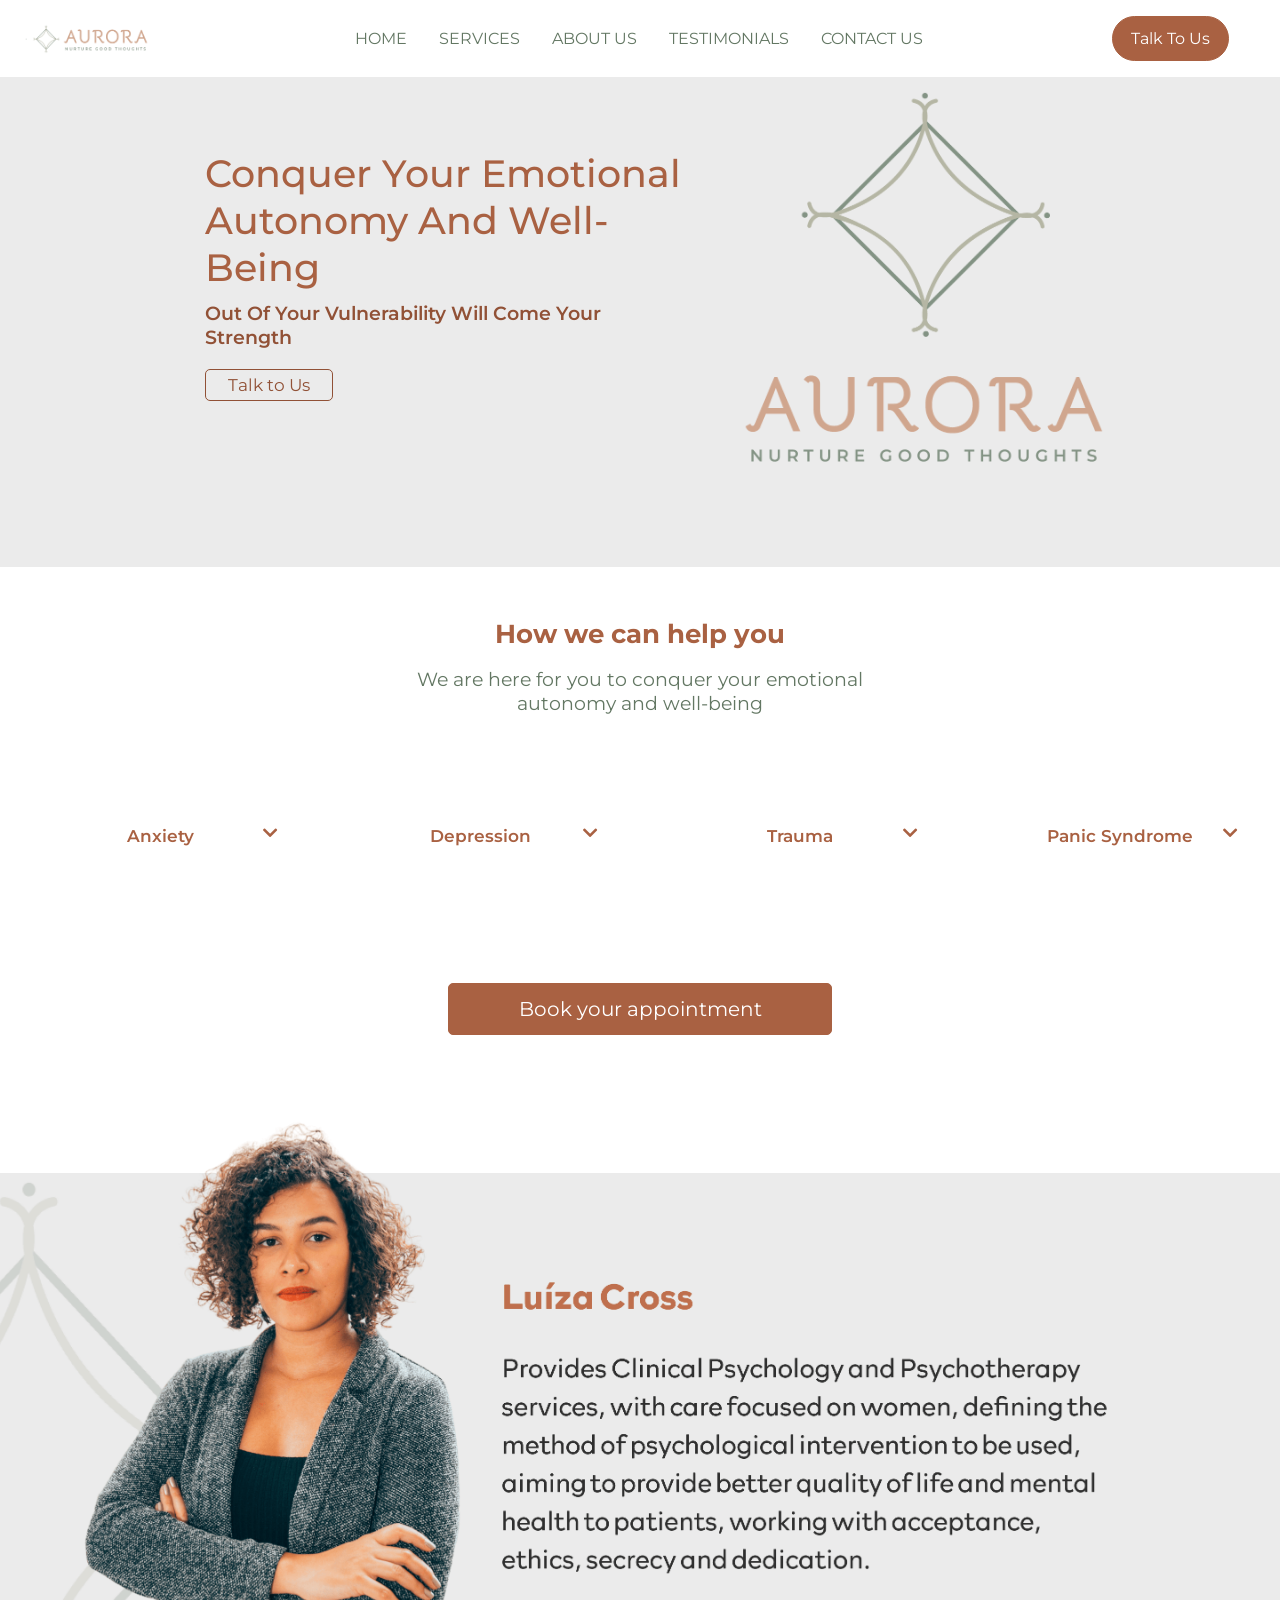
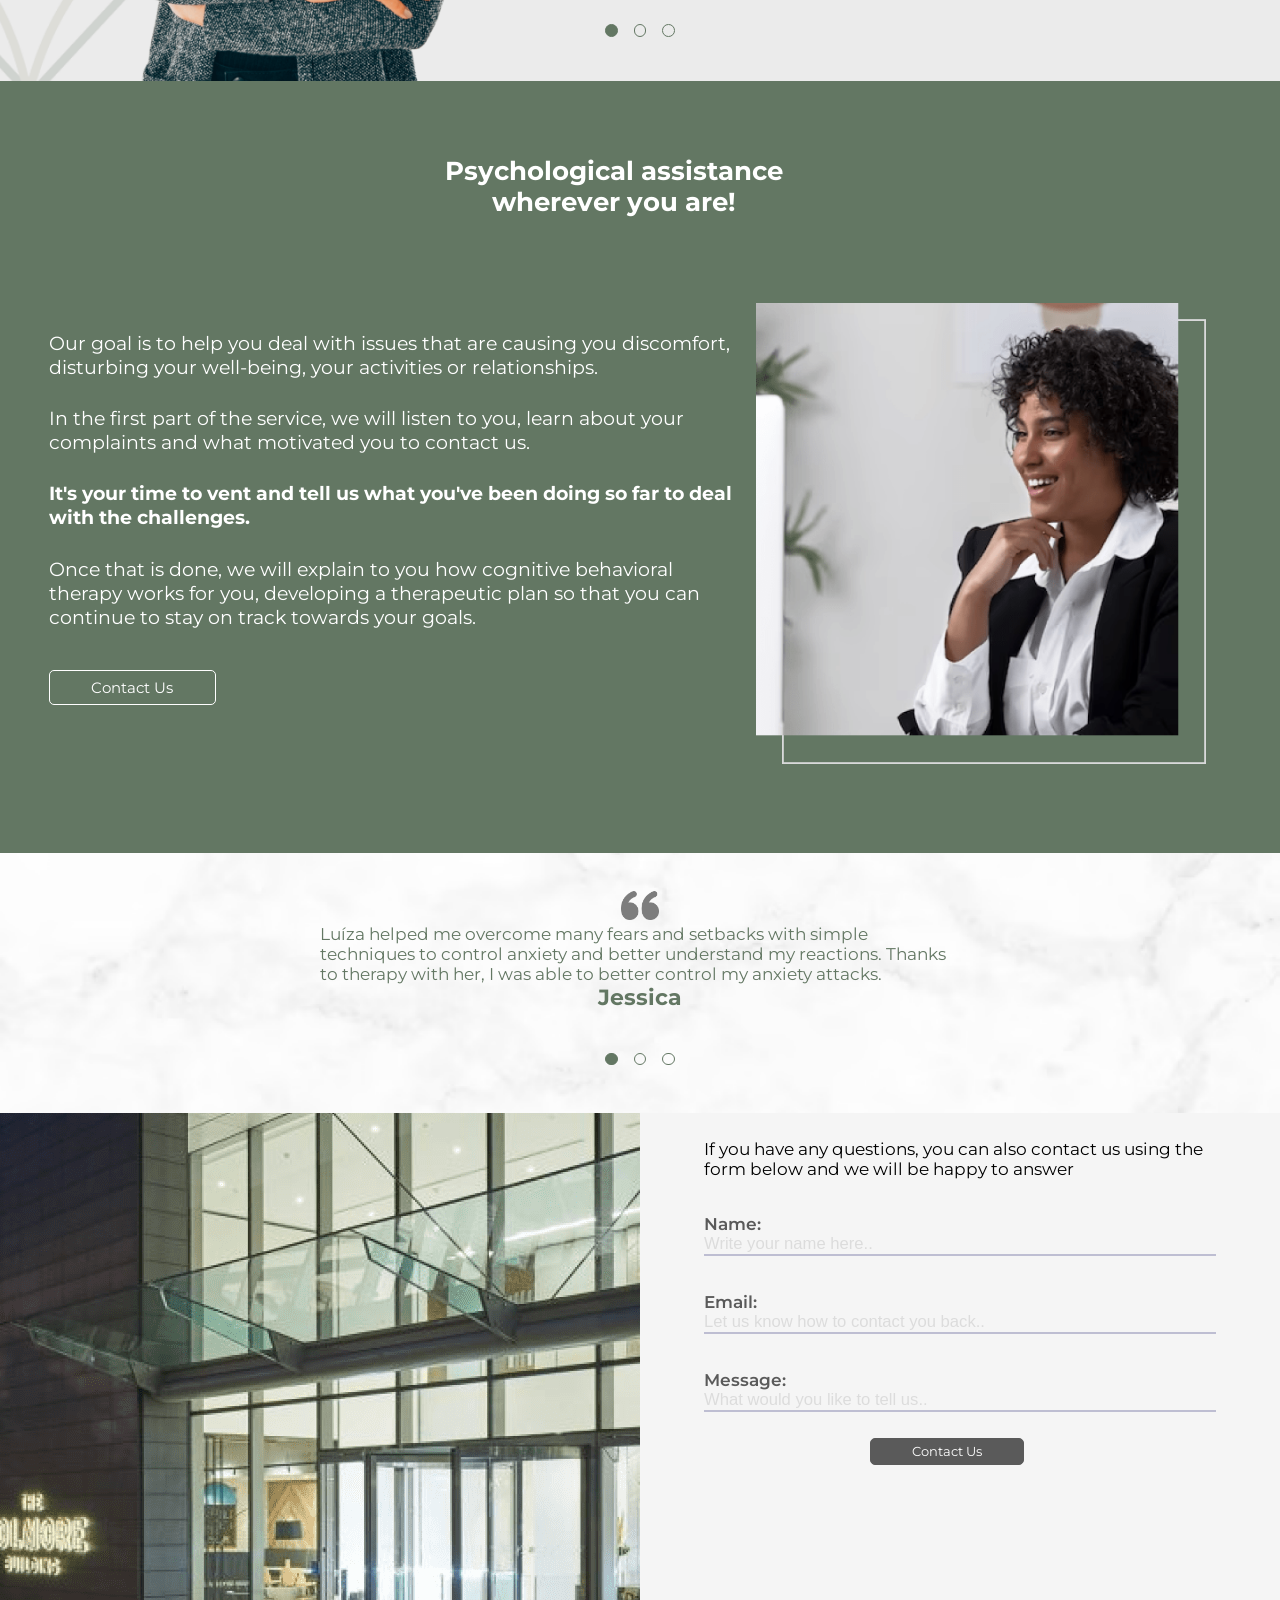
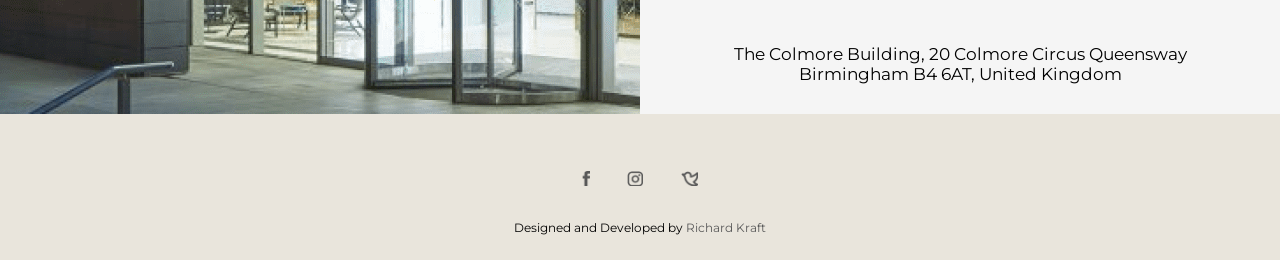
==== commit 3eb21c16: "applies fixes for w3c HTML validator. Testing to see if they're gone" ====
--- a/index.html
+++ b/index.html
@@ -4,14 +4,13 @@
 <head>
     <meta charset="UTF-8">
     <meta http-equiv="X-UA-Compatible" content="IE=edge">
-    <meta name="Description" content="Aurora, a leader in the treatment of mental health conditions for women" />
+    <meta name="Description" content="Aurora, a leader in the treatment of mental health conditions for women">
     <meta name="viewport" content="width=device-width, initial-scale=1.0">
     <!-- Import Fonts -->
     <link rel="preconnect" href="https://fonts.googleapis.com">
     <link rel="preconnect" href="https://fonts.gstatic.com" crossorigin>
     <link rel="apple-touch-icon" sizes="180x180" href="/apple-touch-icon.png">
     <link rel="icon" type="image/png" sizes="32x32" href="/favicon-32x32.png">
-    <link rel="icon" type="image/png" sizes="16x16" href="/favicon-16x16.png">
     <link
         href="https://fonts.googleapis.com/css2?family=Montserrat:ital,wght@0,100;0,200;0,300;0,400;0,500;0,600;0,700;0,800;0,900;1,100;1,200;1,300;1,400;1,500;1,600;1,700;1,800;1,900&display=swap"
         rel="stylesheet">
@@ -32,7 +31,7 @@
         <img class="nav-logo" src="assets/images/nav-logo.png" alt="Aurora">
         <input id="menu-toggle" type="checkbox">
         <label class='menu-button-container' for="menu-toggle">
-            <div class='menu-button'></div>
+            <div class='menu-button'></div> //This div is for the hamburger menu on mobile. Shows as error in W3C.
         </label>
         <ul class="menu">
             <li><a href="#header">HOME</a></li>
@@ -203,20 +202,18 @@
                                 happy
                                 to answer</p>
                         </div>
-                        <label for="name" class="contact-input">Name:<input type="text" id="name" name="Name" placeholder="Write your name here.."
-                                required></p>
-                        <label for="email" class="contact-input">Email:<input type="email" id="email" name="Email"
-                                placeholder="Let us know how to contact you back.." required></p>
-                        <label for="message" class="contact-input">Message:<input type="text" id="message" name="Message"
-                                placeholder="What would you like to tell us.." required></p>
-                        <div class="contact-button">
-                            <button type="submit" value="Send" class="btn-contact">Contact Us</button>
-                        </div>
+                        <label for="name" class="contact-input">Name:</label>
+                        <input type="text" id="name" name="name" placeholder="Write your name here.." required>
+                        <label for="email" class="contact-input">Email:</label>
+                        <input type="email" id="email" name="email" placeholder="Let us know how to contact you back.." required>
+                        <label for="message" class="contact-input">Message:</label>
+                        <input type="text" id="message" name="message" placeholder="What would you like to tell us.." required>
+                        <button type="submit" value="send" class="btn-contact">Contact Us</button>
                     </form>
                     <div class="contact-bottom-text center-text">
                         <p>The Colmore Building, 20 Colmore Circus Queensway<br>Birmingham B4 6AT, United Kingdom</p>
                     </div>
-                </div>
+                </div>    
             </div>
         </section>
     </main>
@@ -247,4 +244,4 @@
     <script src="assets/js/flickity-docs.min.js"></script>
 </body>
 
-</html>+</html>
--- a/assets/css/style.css
+++ b/assets/css/style.css
@@ -16,8 +16,8 @@
 }
 
 .hidden {
-    height: 0px;
-    width: 0px;
+    height: 0;
+    width: 0;
     overflow: hidden;
 }
 
@@ -31,8 +31,8 @@
 
 /* big buttons, no circle */
 .flickity-prev-next-button {
-    width: 0px;
-    height: 0px;
+    width: 0;
+    height: 0;
     background: transparent;
 }
 
@@ -87,7 +87,7 @@
 
 .nav-logo {
     height: 100%;
-    max-width: 150px;
+    max-width: 9.375rem;
 }
 
 .navbar-container a {
@@ -114,7 +114,7 @@
 .menu-button-container {
     display: none;
     height: 100%;
-    width: 30px;
+    width: 1.875rem;
     cursor: pointer;
     flex-direction: column;
     justify-content: center;
@@ -132,23 +132,23 @@
     background-color: #637763;
     position: absolute;
     height: 4px;
-    width: 30px;
+    width: 1.875rem;
     transition: transform 400ms cubic-bezier(0.23, 1, 0.32, 1);
     border-radius: 2px;
 }
 
 .menu-button::before {
     content: '';
-    margin-top: -8px;
+    margin-top: -0.5rem;
 }
 
 .menu-button::after {
     content: '';
-    margin-top: 8px;
+    margin-top: 0.5rem;
 }
 
 #menu-toggle:checked+.menu-button-container .menu-button::before {
-    margin-top: 0px;
+    margin-top: 0;
     transform: rotate(405deg);
 }
 
@@ -157,14 +157,15 @@
 }
 
 #menu-toggle:checked+.menu-button-container .menu-button::after {
-    margin-top: 0px;
+    margin-top: 0;
     transform: rotate(-405deg);
 }
 
 .nav-btn {
     background-color: #A96142;
-    padding: 12px 18px;
-    border-radius: 25px;
+    padding: 0.75rem 1.125rem;
+    border: 1px solid #A96142;
+    border-radius: 1.5625rem;
     color: #fff;
 }
 
@@ -172,8 +173,7 @@
     background-color: #fff;
     color: #A96142;
     /* Decreased padding size by 1px here to stop the button pushing the next section down when hovered */
-    padding: 11px 17px;
-    border: 1px solid #A96142;
+    
 }
 
 /* Header Section CSS */
@@ -226,7 +226,7 @@
     background-color: transparent;
     font-size: 1.3vw;
     border: 1px solid #915136;
-    border-radius: 5px;
+    border-radius: 0.3125rem;
     color: #915136;
     margin-top: 4%;
     padding: 1% 4% 1% 4%;
@@ -276,7 +276,7 @@
 
 .accordion-container label {
     display: block;
-    padding: 8px 22px;
+    padding: 0.5rem 1.375rem;
     margin: 0 0 1px 0;
     font-size: 1.3vw;
     width: 20vw;
@@ -295,8 +295,8 @@
     font-weight: bold;
     font-size: 1.3vw;
     position: absolute;
-    right: 10px;
-    top: 6px;
+    right: 0.625rem;
+    top: 0.375rem;
 }
 
 .accordion-container input:checked+label::after {
@@ -305,7 +305,7 @@
 
 .content {
     background: transparent;
-    padding: 10px 25px;
+    padding: 0.625rem 1.5625rem;
     max-width: 20vw;
     margin: 0 0 1px 0;
     border-radius: 3px;
@@ -330,7 +330,7 @@
     font-size: 1.6vw;
     background-color: #A96142;
     padding: 1% 3%;
-    border-radius: 5px;
+    border-radius: 0.3125rem;
     color: #fff;
 }
 
@@ -362,7 +362,7 @@
     position: relative;
     align-items: center;
     vertical-align: bottom;
-    bottom: -5px;
+    bottom: -0.3125rem;
     height: 100%;
 }
 
@@ -401,7 +401,7 @@
     margin-top: 6%;
     background-color: transparent;
     border: 1px solid #fff;
-    border-radius: 5px;
+    border-radius: 0.3125rem;
     padding: 1% 4%;
     font-size: 1.2vw;
     width: 13vw;
@@ -461,7 +461,7 @@
 }
 
 .contact-section-container {
-    display: flex;
+    display:flex;
 }
 
 .contact-image {
@@ -519,7 +519,7 @@
     font-family: 'Montserrat', sans-serif;
     border: 0.1vw solid #5a5a5a;
     padding: 1% 0%;
-    border-radius: 5px;
+    border-radius: 0.3125rem;
     background: #5a5a5a;
     color: #fff;
     cursor: pointer;
@@ -546,7 +546,8 @@
 /* Text Settings */
 .contact-bottom-text {
     font-size: 1.3vw;
-    margin-top: 20%;
+    margin-top: 35%;
+    bottom: 0;
 }
 
 #contact ::placeholder {
@@ -607,7 +608,7 @@
     .menu {
         position: absolute;
         top: 0;
-        margin-top: 50px;
+        margin-top: 3.125rem;
         left: 0;
         flex-direction: column;
         width: 100%;
@@ -811,7 +812,7 @@
     .header-btn {
         width: 33vw;
         font-size: 0.9rem;
-        margin: 4% auto 20px;
+        margin: 4% auto 1.25rem;
     }
 
     .header-image,
@@ -885,6 +886,6 @@
     }
 
     .footer-social img {
-        height: 25px;
+        height: 1.5625rem;
     }
 }
